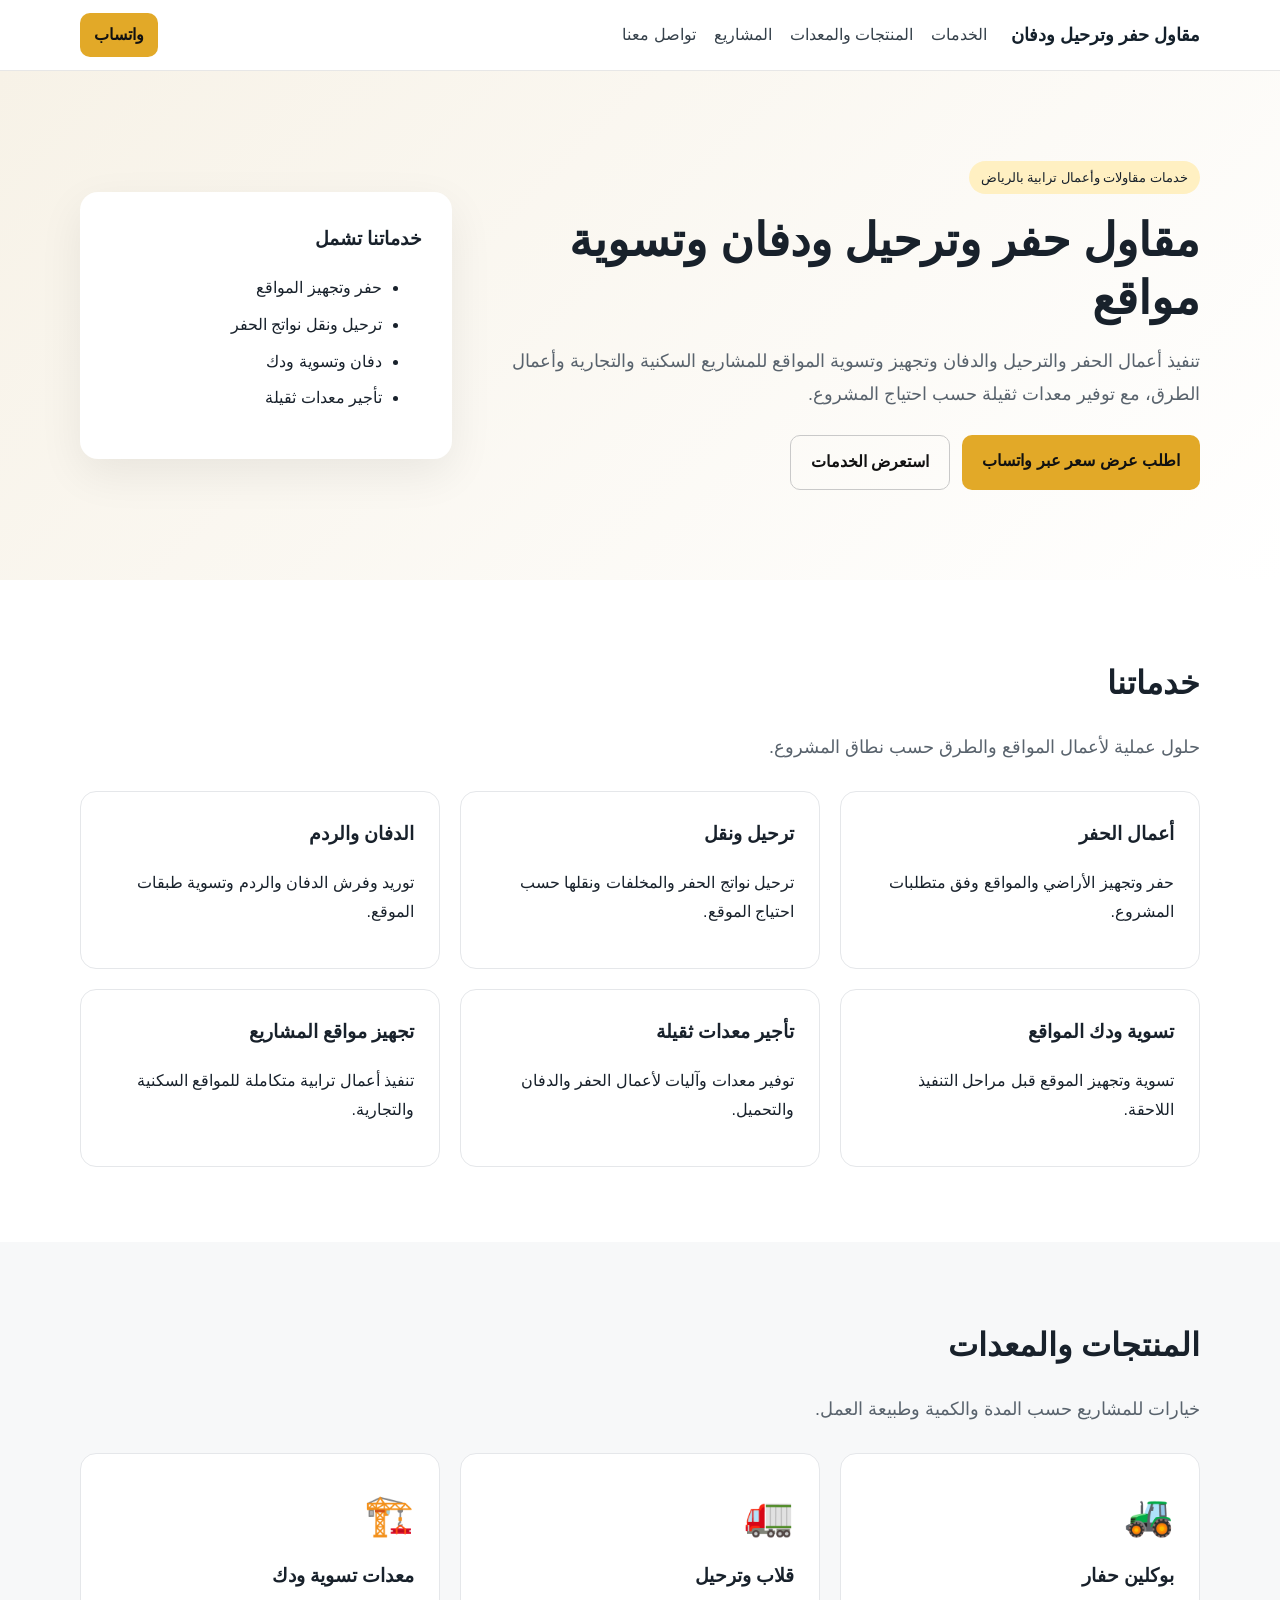
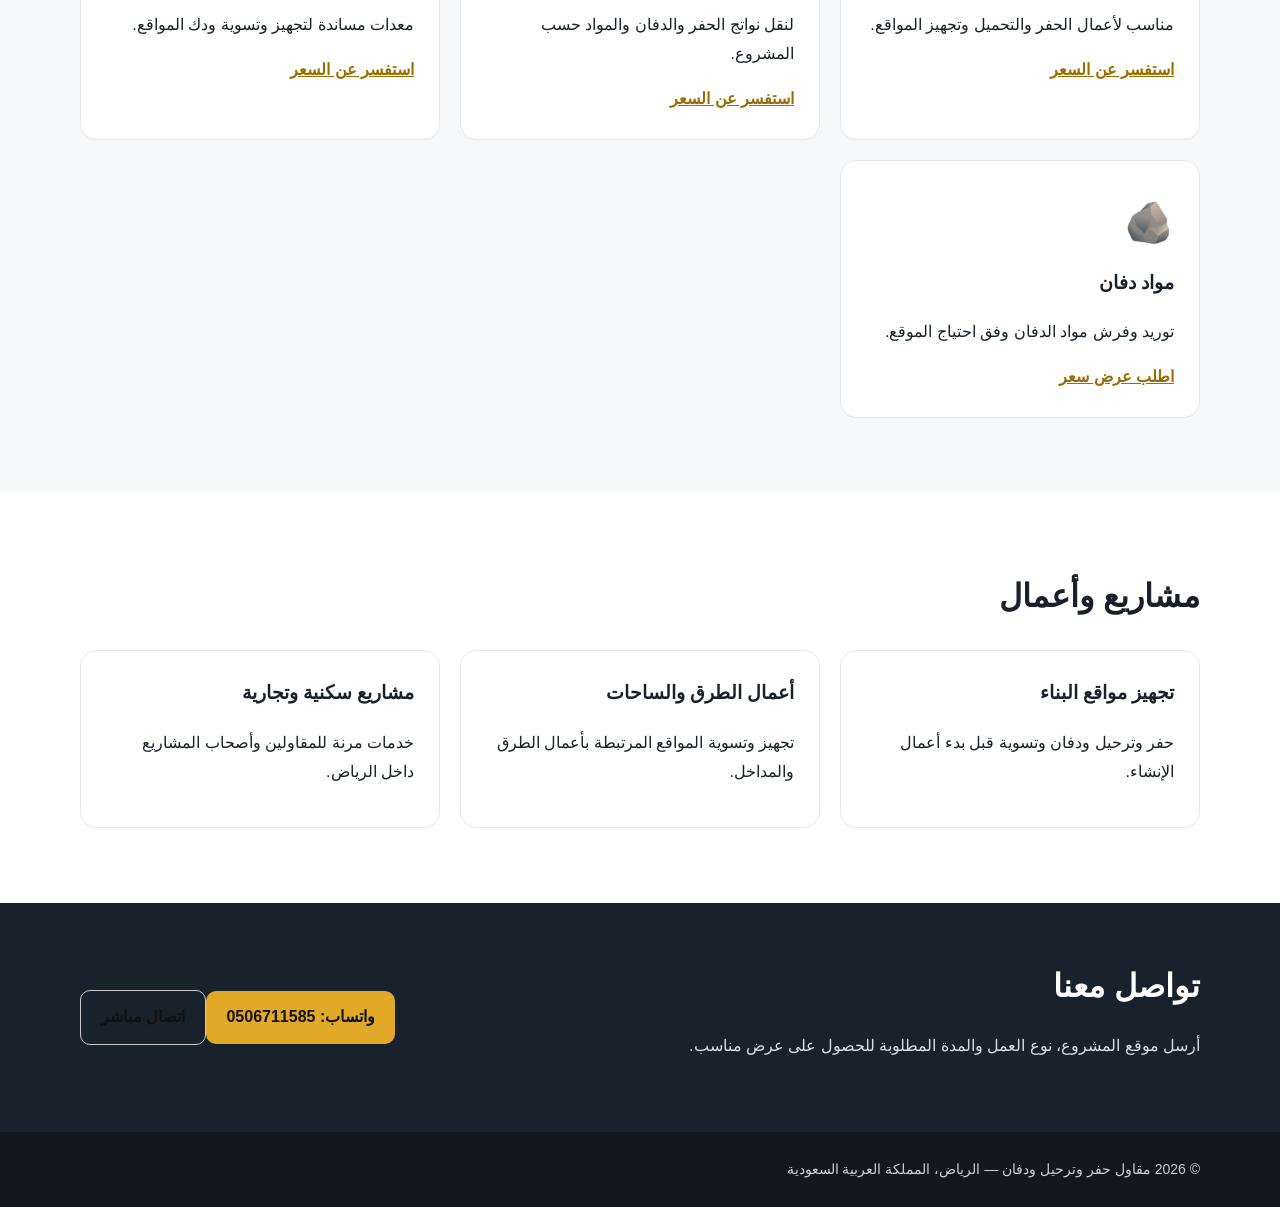
==== index.html @ 4b4400c4 "Add files via upload" ====
<!doctype html>
<html lang="ar" dir="rtl">
<head>
<meta charset="utf-8"><meta name="viewport" content="width=device-width,initial-scale=1">
<meta name="description" content="مقاول حفر وترحيل ودفان بالرياض. خدمات الحفر، الترحيل، الدفان وتسوية المواقع وتأجير المعدات الثقيلة.">
<title>مقاول حفر وترحيل ودفان بالرياض | خدمات ومعدات</title>
<link rel="stylesheet" href="style.css">
</head>
<body>
<header class="top"><div class="wrap nav">
<a class="brand" href="index.html">مقاول حفر وترحيل ودفان</a>
<nav><a href="#services">الخدمات</a><a href="#products">المنتجات والمعدات</a><a href="#projects">المشاريع</a><a href="#contact">تواصل معنا</a></nav>
<a class="btn small" href="https://wa.me/966506711585">واتساب</a>
</div></header>

<main>
<section class="hero"><div class="wrap hero-grid">
<div><span class="badge">خدمات مقاولات وأعمال ترابية بالرياض</span>
<h1>مقاول حفر وترحيل ودفان وتسوية مواقع</h1>
<p>تنفيذ أعمال الحفر والترحيل والدفان وتجهيز وتسوية المواقع للمشاريع السكنية والتجارية وأعمال الطرق، مع توفير معدات ثقيلة حسب احتياج المشروع.</p>
<div class="actions"><a class="btn" href="https://wa.me/966506711585">اطلب عرض سعر عبر واتساب</a><a class="btn ghost" href="#services">استعرض الخدمات</a></div>
</div>
<div class="hero-card"><h3>خدماتنا تشمل</h3><ul><li>حفر وتجهيز المواقع</li><li>ترحيل ونقل نواتج الحفر</li><li>دفان وتسوية ودك</li><li>تأجير معدات ثقيلة</li></ul></div>
</div></section>

<section id="services" class="section"><div class="wrap"><h2>خدماتنا</h2><p class="lead">حلول عملية لأعمال المواقع والطرق حسب نطاق المشروع.</p>
<div class="cards">
<article><h3>أعمال الحفر</h3><p>حفر وتجهيز الأراضي والمواقع وفق متطلبات المشروع.</p></article>
<article><h3>ترحيل ونقل</h3><p>ترحيل نواتج الحفر والمخلفات ونقلها حسب احتياج الموقع.</p></article>
<article><h3>الدفان والردم</h3><p>توريد وفرش الدفان والردم وتسوية طبقات الموقع.</p></article>
<article><h3>تسوية ودك المواقع</h3><p>تسوية وتجهيز الموقع قبل مراحل التنفيذ اللاحقة.</p></article>
<article><h3>تأجير معدات ثقيلة</h3><p>توفير معدات وآليات لأعمال الحفر والدفان والتحميل.</p></article>
<article><h3>تجهيز مواقع المشاريع</h3><p>تنفيذ أعمال ترابية متكاملة للمواقع السكنية والتجارية.</p></article>
</div></div></section>

<section id="products" class="section alt"><div class="wrap"><h2>المنتجات والمعدات</h2><p class="lead">خيارات للمشاريع حسب المدة والكمية وطبيعة العمل.</p>
<div class="cards products">
<article><div class="icon">🚜</div><h3>بوكلين حفار</h3><p>مناسب لأعمال الحفر والتحميل وتجهيز المواقع.</p><a href="https://wa.me/966506711585?text=أرغب%20بالاستفسار%20عن%20البوكلين">استفسر عن السعر</a></article>
<article><div class="icon">🚛</div><h3>قلاب وترحيل</h3><p>لنقل نواتج الحفر والدفان والمواد حسب المشروع.</p><a href="https://wa.me/966506711585?text=أرغب%20بالاستفسار%20عن%20القلابات">استفسر عن السعر</a></article>
<article><div class="icon">🏗️</div><h3>معدات تسوية ودك</h3><p>معدات مساندة لتجهيز وتسوية ودك المواقع.</p><a href="https://wa.me/966506711585?text=أرغب%20بالاستفسار%20عن%20معدات%20التسوية%20والدك">استفسر عن السعر</a></article>
<article><div class="icon">🪨</div><h3>مواد دفان</h3><p>توريد وفرش مواد الدفان وفق احتياج الموقع.</p><a href="https://wa.me/966506711585?text=أرغب%20بالاستفسار%20عن%20مواد%20الدفان">اطلب عرض سعر</a></article>
</div></div></section>

<section id="projects" class="section"><div class="wrap"><h2>مشاريع وأعمال</h2><div class="project-grid">
<div><h3>تجهيز مواقع البناء</h3><p>حفر وترحيل ودفان وتسوية قبل بدء أعمال الإنشاء.</p></div>
<div><h3>أعمال الطرق والساحات</h3><p>تجهيز وتسوية المواقع المرتبطة بأعمال الطرق والمداخل.</p></div>
<div><h3>مشاريع سكنية وتجارية</h3><p>خدمات مرنة للمقاولين وأصحاب المشاريع داخل الرياض.</p></div>
</div></div></section>

<section id="contact" class="contact"><div class="wrap contact-box"><div><h2>تواصل معنا</h2><p>أرسل موقع المشروع، نوع العمل والمدة المطلوبة للحصول على عرض مناسب.</p></div>
<div class="contact-actions"><a class="btn" href="https://wa.me/966506711585">واتساب: 0506711585</a><a class="btn ghost" href="tel:+966506711585">اتصال مباشر</a></div></div></section>
</main>
<footer><div class="wrap">© 2026 مقاول حفر وترحيل ودفان — الرياض، المملكة العربية السعودية</div></footer>
</body></html>
---- style.css ----
*{box-sizing:border-box}body{margin:0;font-family:Tahoma,Arial,sans-serif;color:#18212b;background:#fff;line-height:1.8}.wrap{width:min(1120px,92%);margin:auto}.top{position:sticky;top:0;z-index:10;background:#fff;border-bottom:1px solid #e7e7e7}.nav{min-height:70px;display:flex;align-items:center;gap:24px}.brand{font-weight:800;color:#14202b;text-decoration:none;font-size:18px}.nav nav{display:flex;gap:18px;flex:1}.nav nav a{color:#35404a;text-decoration:none}.btn{display:inline-block;background:#e2a928;color:#111;text-decoration:none;padding:12px 20px;border-radius:10px;font-weight:800}.btn.small{padding:8px 14px}.btn.ghost{background:transparent;border:1px solid #c9c9c9}.hero{background:linear-gradient(135deg,#f7f2e7,#fff);padding:90px 0}.hero-grid{display:grid;grid-template-columns:1.5fr .8fr;gap:50px;align-items:center}.badge{display:inline-block;background:#fff0c2;padding:5px 12px;border-radius:20px;font-size:13px}h1{font-size:46px;line-height:1.25;margin:18px 0}h2{font-size:32px;margin:0 0 10px}h3{margin-top:0}.hero p,.lead{font-size:18px;color:#59636d}.actions{display:flex;gap:12px;flex-wrap:wrap;margin-top:25px}.hero-card{background:#fff;padding:30px;border-radius:18px;box-shadow:0 15px 45px #00000012}.hero-card li{margin:8px 0}.section{padding:75px 0}.alt{background:#f7f8f9}.cards{display:grid;grid-template-columns:repeat(3,1fr);gap:20px;margin-top:28px}.cards article,.project-grid>div{border:1px solid #e5e7ea;border-radius:16px;padding:25px;background:#fff}.products article{transition:.2s}.products article:hover{transform:translateY(-3px)}.products a{color:#9a6d00;font-weight:800}.icon{font-size:40px;margin-bottom:8px}.project-grid{display:grid;grid-template-columns:repeat(3,1fr);gap:20px;margin-top:25px}.contact{background:#17222d;color:#fff;padding:55px 0}.contact-box{display:flex;justify-content:space-between;align-items:center;gap:30px}.contact p{color:#d8dee3}.page-head{background:#f7f2e7;padding:55px 0}.page-head h1{font-size:38px}footer{background:#101820;color:#cbd1d6;padding:25px 0;font-size:14px}@media(max-width:800px){.nav nav{display:none}.hero-grid,.cards,.project-grid{grid-template-columns:1fr}h1{font-size:34px}.hero{padding:55px 0}.section{padding:55px 0}.contact-box{flex-direction:column;align-items:flex-start}}
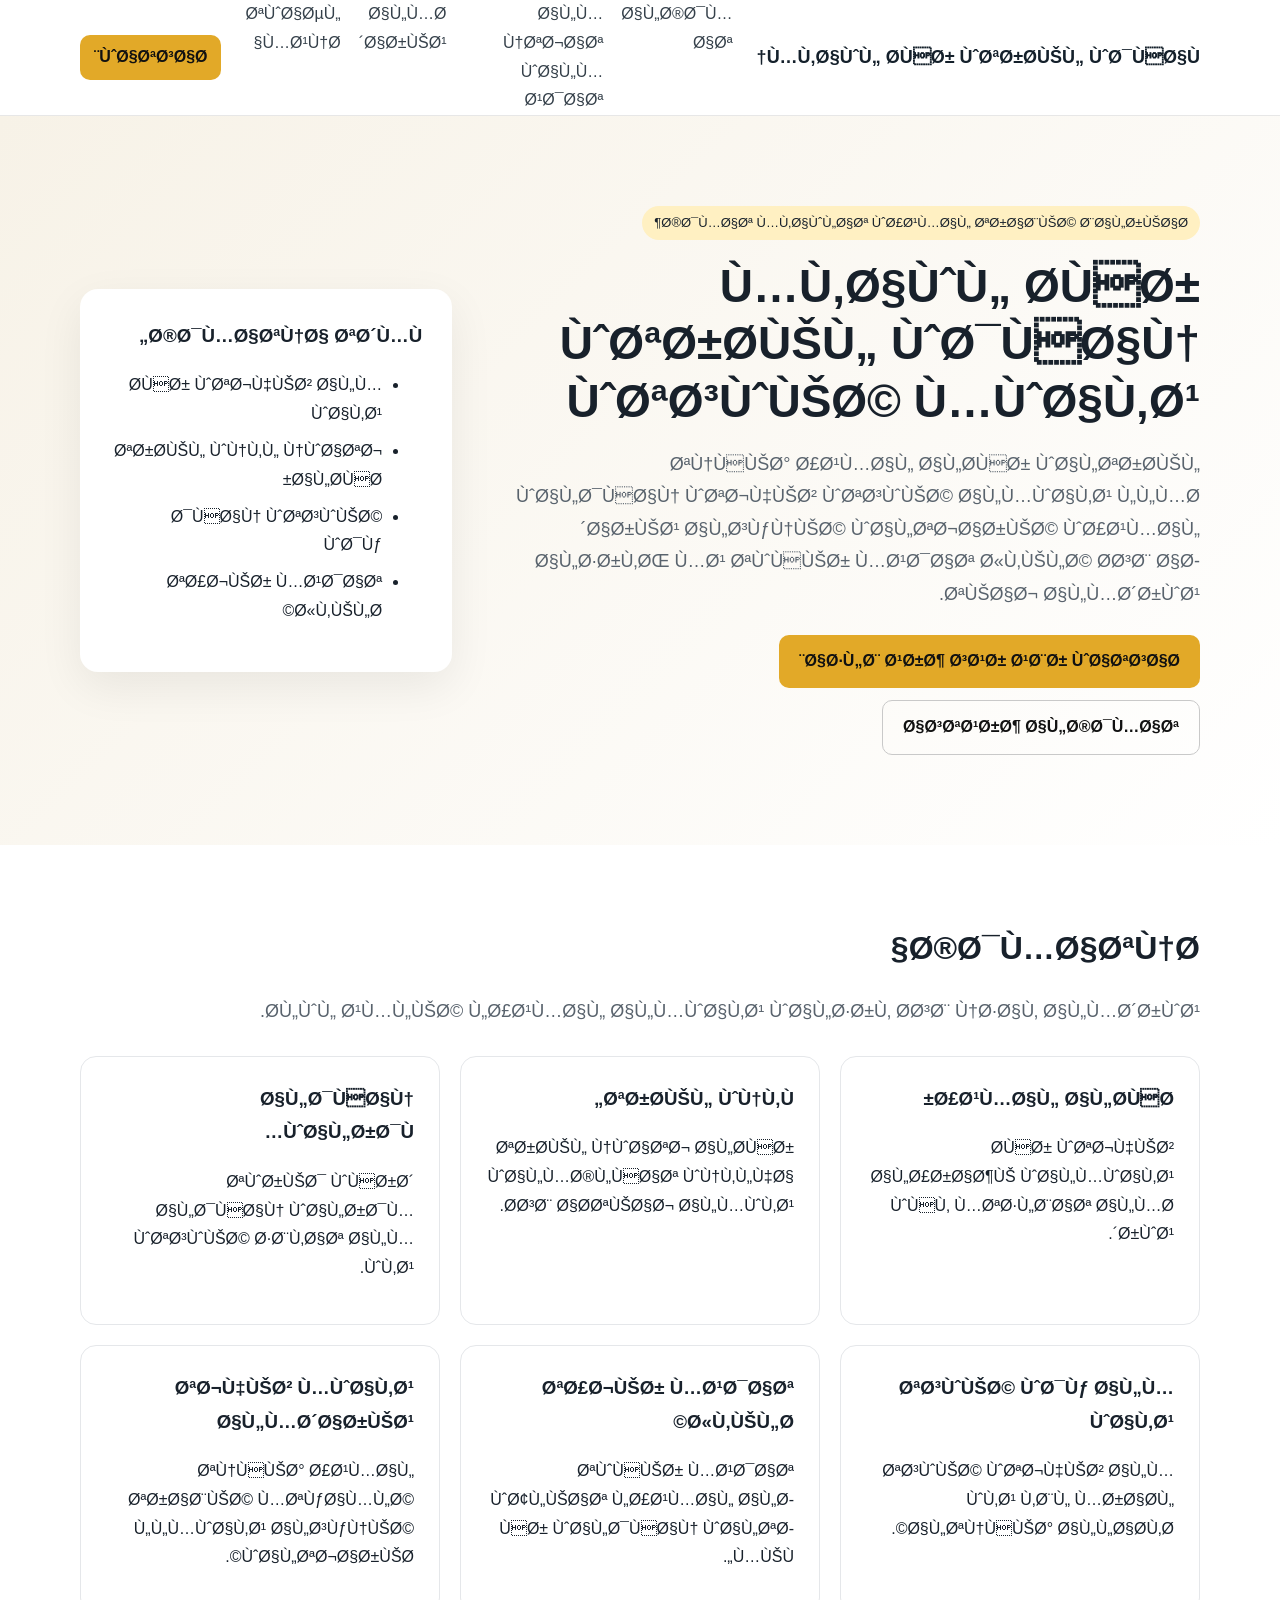
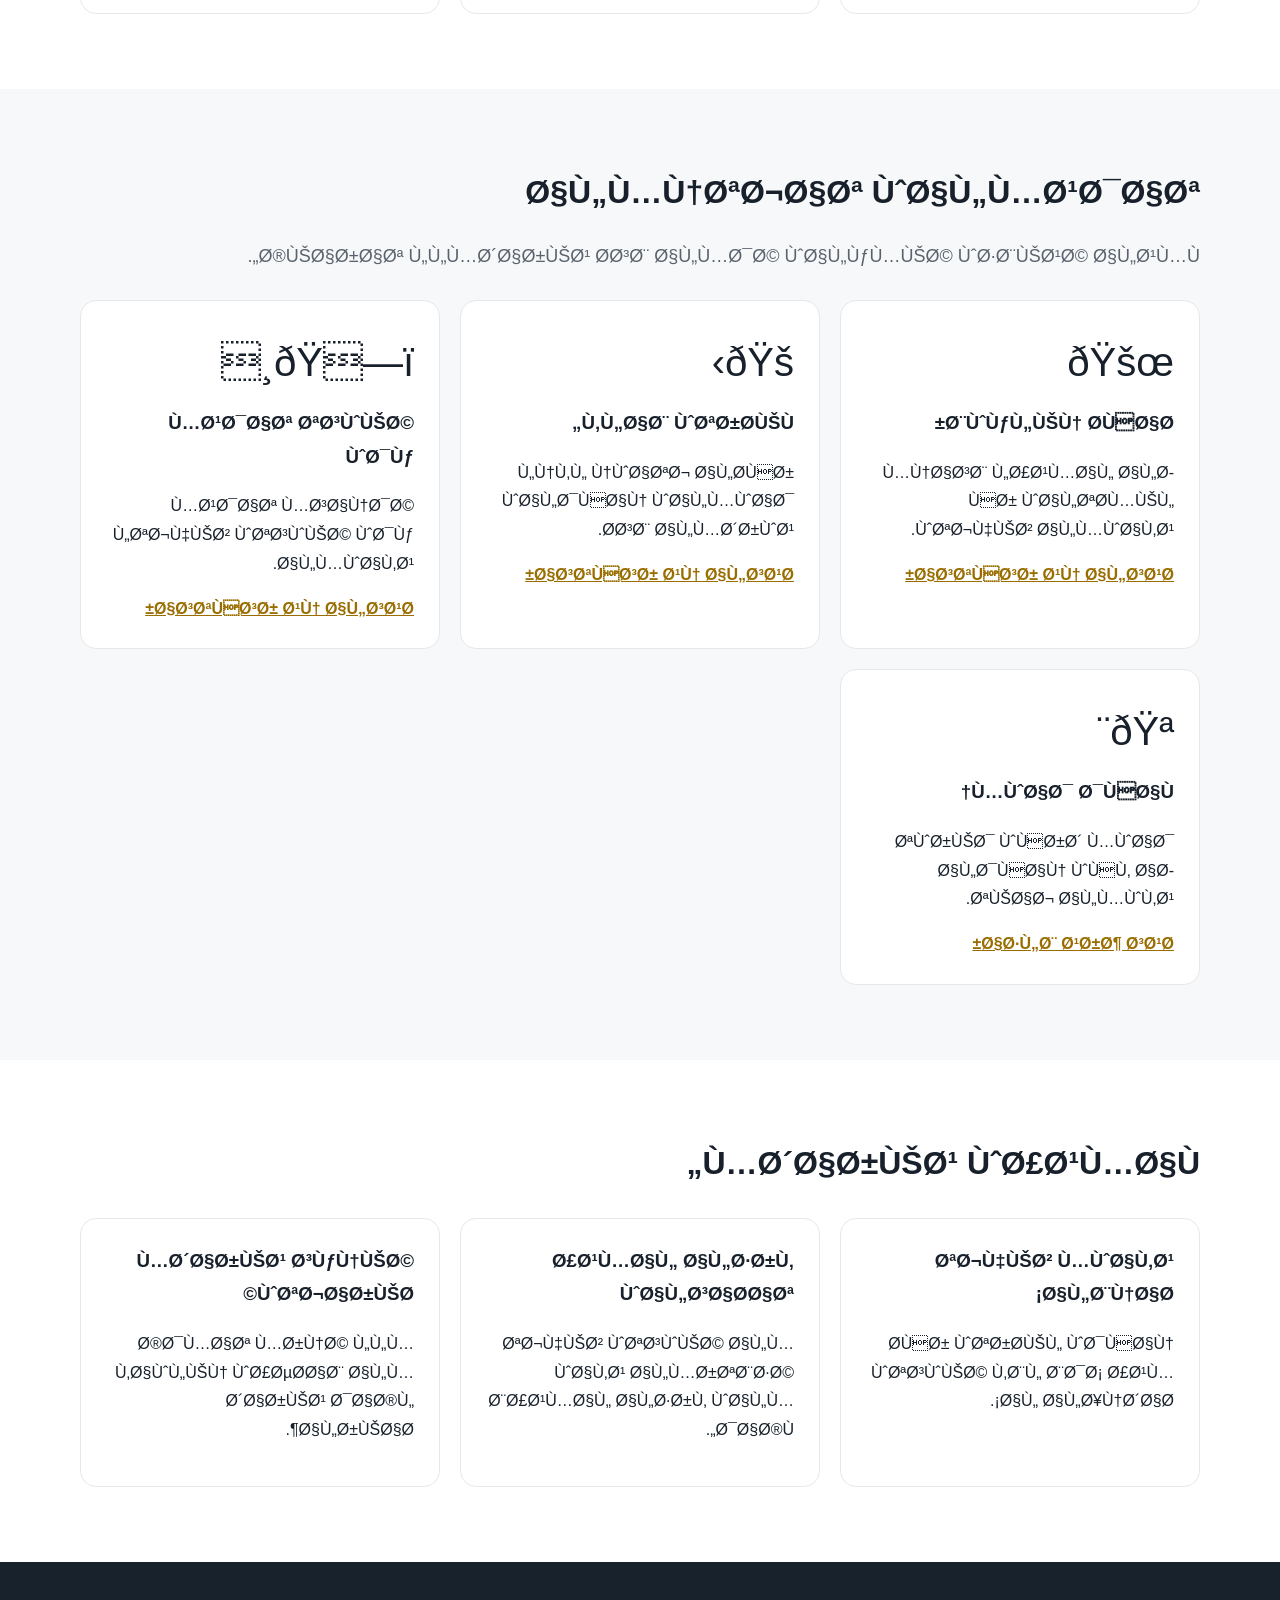
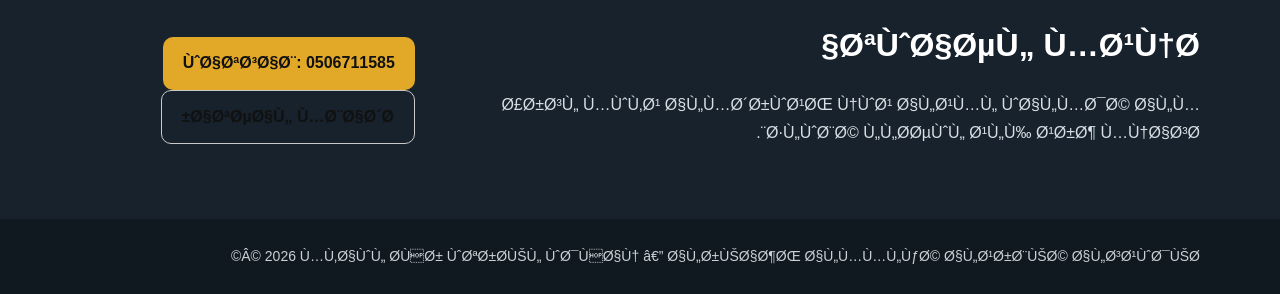
==== commit 50de7ccc: "Integrate Google Analytics and Meta Pixel scripts Added Google Analytics and Meta Pixel tracking scr" ====
--- a/index.html
+++ b/index.html
@@ -1,5 +1,28 @@
 <!doctype html>
-<html lang="ar" dir="rtl">
+<html lang="ar" dir="rtl"><meta name="google-site-verification" content="HXzgTMPQGBaSAEjXgAmuo8qW6CU1yolK3773bHFjYjY" /><!-- Google Analytics GA4 -->
+<script async src="https://www.googletagmanager.com/gtag/js?id=G-XXXXXXX"></script>
+<script>
+  window.dataLayer = window.dataLayer || [];
+  function gtag(){dataLayer.push(arguments);}
+  gtag('js', new Date());
+  gtag('config', 'G-XXXXXXX');
+</script>
+
+<!-- Meta Pixel -->
+<script>
+!function(f,b,e,v,n,t,s){if(f.fbq)return;n=f.fbq=function(){n.callMethod?
+n.callMethod.apply(n,arguments):n.queue.push(arguments)};
+if(!f._fbq)f._fbq=n;n.push=n;n.loaded=!0;n.version='2.0';
+n.queue=[];t=b.createElement(e);t.async=!0;
+t.src=v;s=b.getElementsByTagName(e)[0];
+s.parentNode.insertBefore(t,s)}(window, document,'script',
+'https://connect.facebook.net/en_US/fbevents.js');
+fbq('init', '123456789012345');
+fbq('track', 'PageView');
+</script>
+<noscript><img height="1" width="1" style="display:none"
+src="https://www.facebook.com/tr?id=123456789012345&ev=PageView&noscript=1"
+/></noscript>
 <head>
 <meta charset="utf-8"><meta name="viewport" content="width=device-width,initial-scale=1">
 <meta name="description" content="مقاول حفر وترحيل ودفان بالرياض. خدمات الحفر، الترحيل، الدفان وتسوية المواقع وتأجير المعدات الثقيلة.">
@@ -51,4 +74,4 @@
 <div class="contact-actions"><a class="btn" href="https://wa.me/966506711585">واتساب: 0506711585</a><a class="btn ghost" href="tel:+966506711585">اتصال مباشر</a></div></div></section>
 </main>
 <footer><div class="wrap">© 2026 مقاول حفر وترحيل ودفان — الرياض، المملكة العربية السعودية</div></footer>
-</body></html>+</body></html>
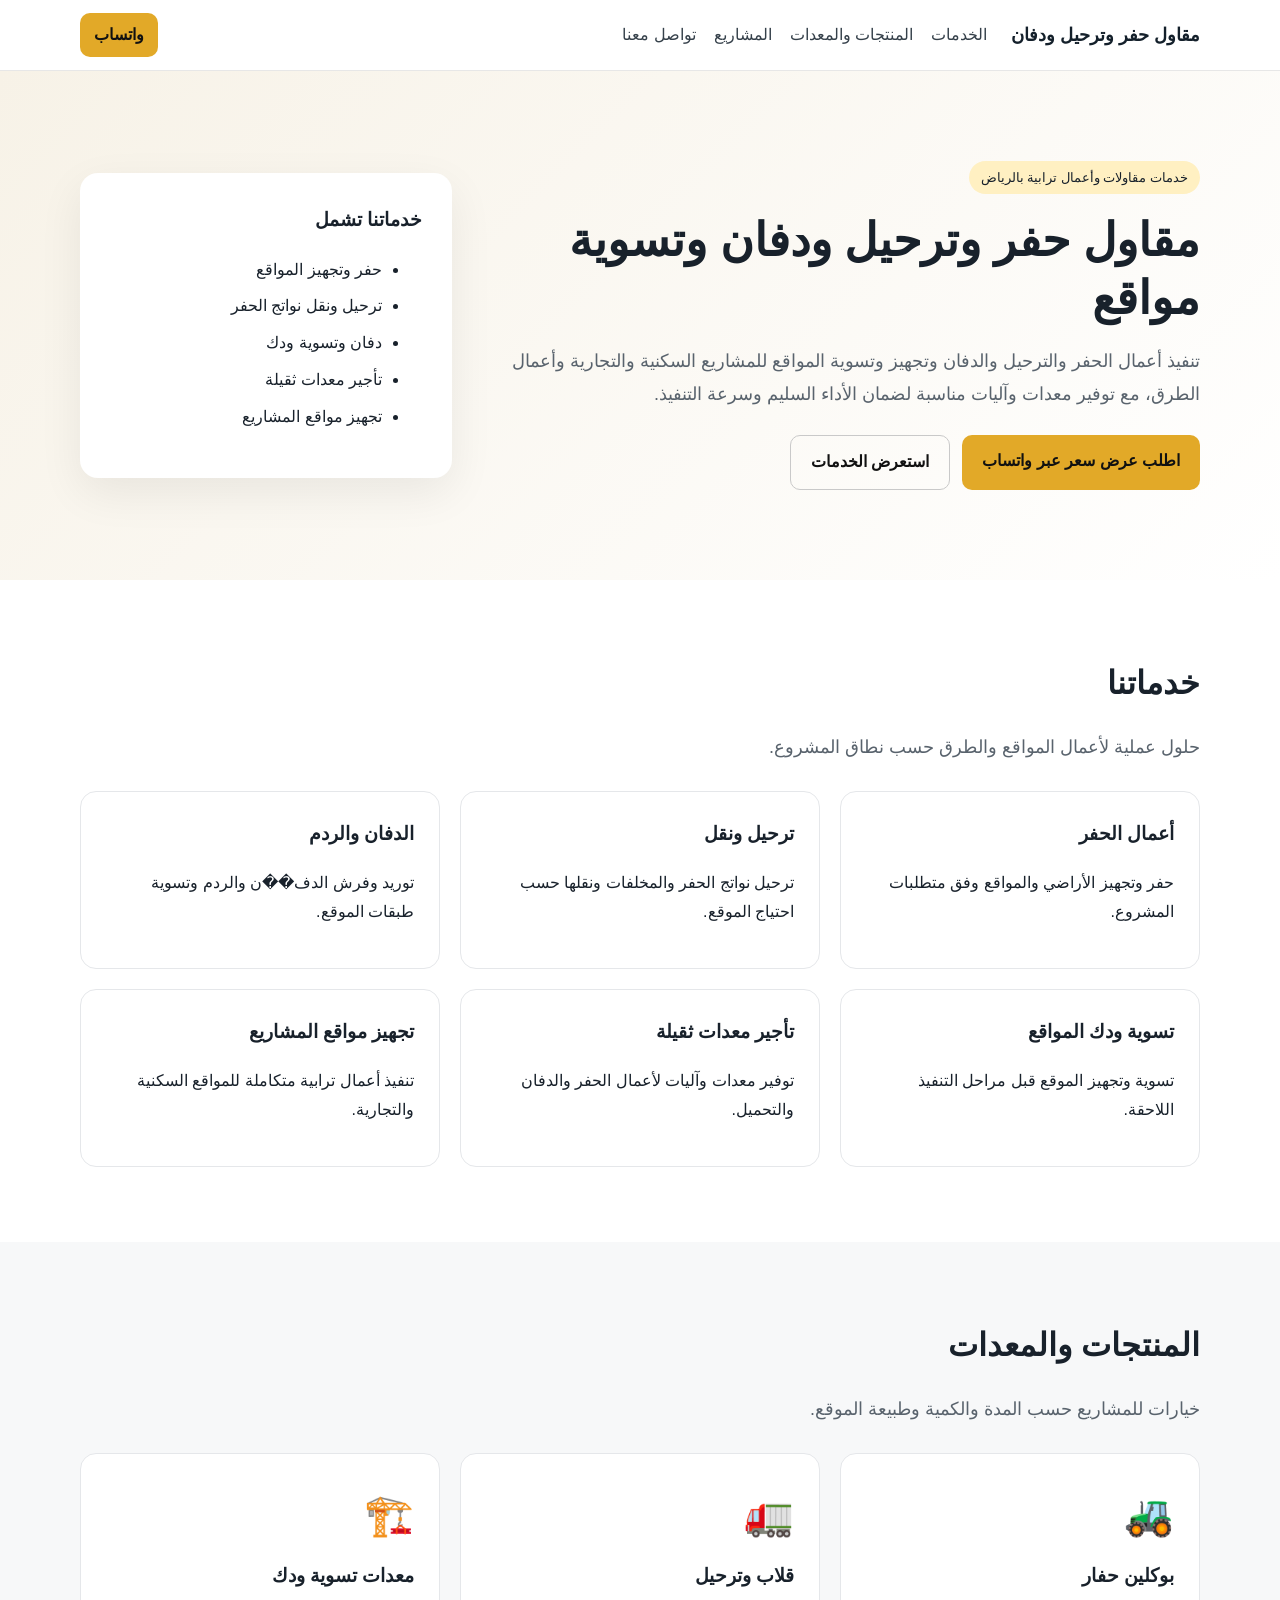
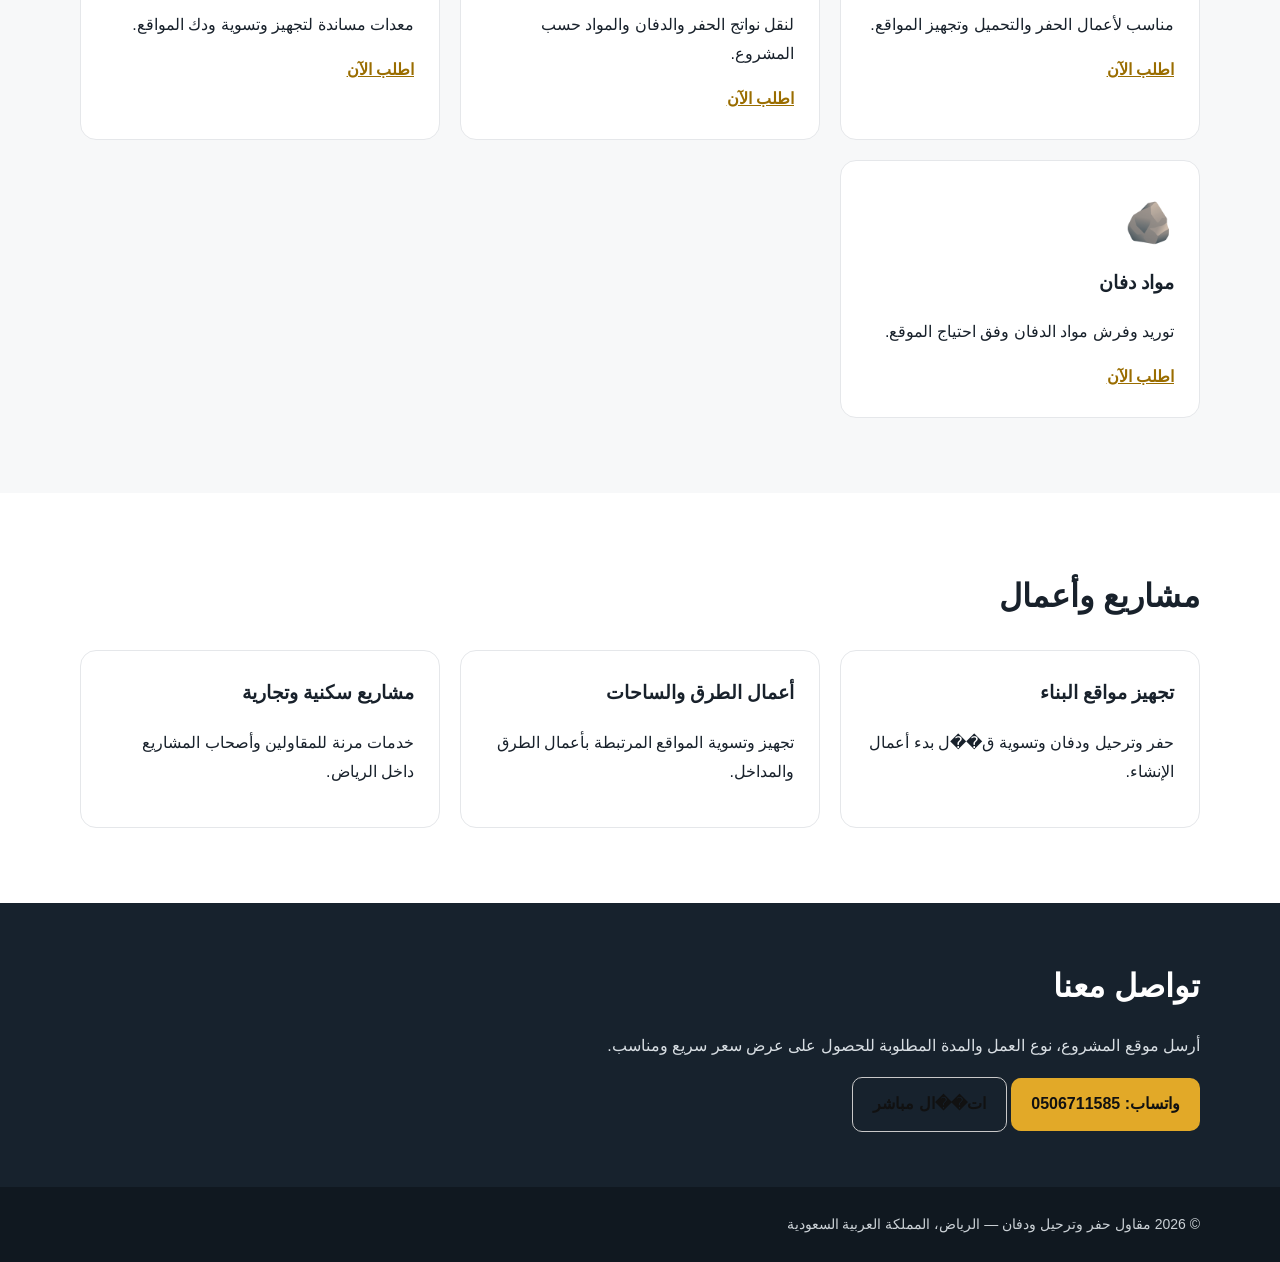
==== commit 30830065: "Fix HTML structure and guard tracking scripts with real IDs placeholders" ====
--- a/index.html
+++ b/index.html
@@ -1,77 +1,191 @@
 <!doctype html>
-<html lang="ar" dir="rtl"><meta name="google-site-verification" content="HXzgTMPQGBaSAEjXgAmuo8qW6CU1yolK3773bHFjYjY" /><!-- Google Analytics GA4 -->
-<script async src="https://www.googletagmanager.com/gtag/js?id=G-XXXXXXX"></script>
-<script>
-  window.dataLayer = window.dataLayer || [];
-  function gtag(){dataLayer.push(arguments);}
-  gtag('js', new Date());
-  gtag('config', 'G-XXXXXXX');
-</script>
+<html lang="ar" dir="rtl">
+<head>
+  <meta charset="utf-8">
+  <meta name="viewport" content="width=device-width,initial-scale=1">
+  <meta name="google-site-verification" content="HXzgTMPQGBaSAEjXgAmuo8qW6CU1yolK3773bHFjYjY">
+  <meta name="description" content="مقاول حفر وترحيل ودفان بالرياض. خدمات الحفر، الترحيل، الدفان وتسوية المواقع وتأجير المعدات الثقيلة.">
+  <title>مقاول حفر وترحيل ودفان بالرياض | خدمات ومعدات</title>
+  <link rel="stylesheet" href="style.css">
 
-<!-- Meta Pixel -->
-<script>
-!function(f,b,e,v,n,t,s){if(f.fbq)return;n=f.fbq=function(){n.callMethod?
-n.callMethod.apply(n,arguments):n.queue.push(arguments)};
-if(!f._fbq)f._fbq=n;n.push=n;n.loaded=!0;n.version='2.0';
-n.queue=[];t=b.createElement(e);t.async=!0;
-t.src=v;s=b.getElementsByTagName(e)[0];
-s.parentNode.insertBefore(t,s)}(window, document,'script',
-'https://connect.facebook.net/en_US/fbevents.js');
-fbq('init', '123456789012345');
-fbq('track', 'PageView');
-</script>
-<noscript><img height="1" width="1" style="display:none"
-src="https://www.facebook.com/tr?id=123456789012345&ev=PageView&noscript=1"
-/></noscript>
-<head>
-<meta charset="utf-8"><meta name="viewport" content="width=device-width,initial-scale=1">
-<meta name="description" content="مقاول حفر وترحيل ودفان بالرياض. خدمات الحفر، الترحيل، الدفان وتسوية المواقع وتأجير المعدات الثقيلة.">
-<title>مقاول حفر وترحيل ودفان بالرياض | خدمات ومعدات</title>
-<link rel="stylesheet" href="style.css">
+  <!-- Google Analytics GA4 - فقط عند إدخال ID الحقيقي -->
+  <script>
+    window.dataLayer = window.dataLayer || [];
+    function gtag(){ window.dataLayer.push(arguments); }
+    const GA_MEASUREMENT_ID = 'G-XXXXXXXXXX';
+    if (GA_MEASUREMENT_ID && GA_MEASUREMENT_ID !== 'G-XXXXXXXXXX') {
+      const gaScript = document.createElement('script');
+      gaScript.async = true;
+      gaScript.src = 'https://www.googletagmanager.com/gtag/js?id=' + GA_MEASUREMENT_ID;
+      document.head.appendChild(gaScript);
+      gtag('js', new Date());
+      gtag('config', GA_MEASUREMENT_ID);
+    }
+  </script>
+
+  <!-- Meta Pixel - فقط عند إدخال ID الحقيقي -->
+  <script>
+    const FB_PIXEL_ID = 'XXXXXXXXXXXXXXX';
+    if (FB_PIXEL_ID && FB_PIXEL_ID !== 'XXXXXXXXXXXXXXX') {
+      !function(f,b,e,v,n,t,s){if(f.fbq)return;n=f.fbq=function(){n.callMethod?n.callMethod.apply(n,arguments):n.queue.push(arguments)};if(!f._fbq)f._fbq=n;n.push=n;n.loaded=!0;n.version='2.0';n.queue=[];t=b.createElement(e);t.async=!0;t.src=v;s=b.getElementsByTagName(e)[0];s.parentNode.insertBefore(t,s)}(window, document,'script','https://connect.facebook.net/en_US/fbevents.js');
+      fbq('init', FB_PIXEL_ID);
+      fbq('track', 'PageView');
+    }
+  </script>
+
+  <!-- Google Tag Manager - فقط عند إدخال ID الحقيقي -->
+  <script>
+    const GTM_ID = 'GTM-XXXXXXXX';
+    if (GTM_ID && GTM_ID !== 'GTM-XXXXXXXX') {
+      (function(w,d,s,l,i){w[l]=w[l]||[];w[l].push({'gtm.start': new Date().getTime(),event:'gtm.js'});var f=d.getElementsByTagName(s)[0], j=d.createElement(s), dl=l!='dataLayer'?'&l='+l:''; j.async=true; j.src='https://www.googletagmanager.com/gtm.js?id='+i+dl; f.parentNode.insertBefore(j,f);})(window,document,'script','dataLayer',GTM_ID);
+    }
+  </script>
 </head>
 <body>
-<header class="top"><div class="wrap nav">
-<a class="brand" href="index.html">مقاول حفر وترحيل ودفان</a>
-<nav><a href="#services">الخدمات</a><a href="#products">المنتجات والمعدات</a><a href="#projects">المشاريع</a><a href="#contact">تواصل معنا</a></nav>
-<a class="btn small" href="https://wa.me/966506711585">واتساب</a>
-</div></header>
+  <noscript>
+    <iframe src="https://www.googletagmanager.com/ns.html?id=GTM-XXXXXXXX" height="0" width="0" style="display:none;visibility:hidden"></iframe>
+  </noscript>
 
-<main>
-<section class="hero"><div class="wrap hero-grid">
-<div><span class="badge">خدمات مقاولات وأعمال ترابية بالرياض</span>
-<h1>مقاول حفر وترحيل ودفان وتسوية مواقع</h1>
-<p>تنفيذ أعمال الحفر والترحيل والدفان وتجهيز وتسوية المواقع للمشاريع السكنية والتجارية وأعمال الطرق، مع توفير معدات ثقيلة حسب احتياج المشروع.</p>
-<div class="actions"><a class="btn" href="https://wa.me/966506711585">اطلب عرض سعر عبر واتساب</a><a class="btn ghost" href="#services">استعرض الخدمات</a></div>
-</div>
-<div class="hero-card"><h3>خدماتنا تشمل</h3><ul><li>حفر وتجهيز المواقع</li><li>ترحيل ونقل نواتج الحفر</li><li>دفان وتسوية ودك</li><li>تأجير معدات ثقيلة</li></ul></div>
-</div></section>
+  <header class="top">
+    <div class="wrap nav">
+      <a class="brand" href="index.html">مقاول حفر وترحيل ودفان</a>
+      <nav>
+        <a href="#services">الخدمات</a>
+        <a href="#products">المنتجات والمعدات</a>
+        <a href="#projects">المشاريع</a>
+        <a href="#contact">تواصل معنا</a>
+      </nav>
+      <a class="btn small" href="https://wa.me/966506711585">واتساب</a>
+    </div>
+  </header>
 
-<section id="services" class="section"><div class="wrap"><h2>خدماتنا</h2><p class="lead">حلول عملية لأعمال المواقع والطرق حسب نطاق المشروع.</p>
-<div class="cards">
-<article><h3>أعمال الحفر</h3><p>حفر وتجهيز الأراضي والمواقع وفق متطلبات المشروع.</p></article>
-<article><h3>ترحيل ونقل</h3><p>ترحيل نواتج الحفر والمخلفات ونقلها حسب احتياج الموقع.</p></article>
-<article><h3>الدفان والردم</h3><p>توريد وفرش الدفان والردم وتسوية طبقات الموقع.</p></article>
-<article><h3>تسوية ودك المواقع</h3><p>تسوية وتجهيز الموقع قبل مراحل التنفيذ اللاحقة.</p></article>
-<article><h3>تأجير معدات ثقيلة</h3><p>توفير معدات وآليات لأعمال الحفر والدفان والتحميل.</p></article>
-<article><h3>تجهيز مواقع المشاريع</h3><p>تنفيذ أعمال ترابية متكاملة للمواقع السكنية والتجارية.</p></article>
-</div></div></section>
+  <main>
+    <section class="hero">
+      <div class="wrap hero-grid">
+        <div>
+          <span class="badge">خدمات مقاولات وأعمال ترابية بالرياض</span>
+          <h1>مقاول حفر وترحيل ودفان وتسوية مواقع</h1>
+          <p>تنفيذ أعمال الحفر والترحيل والدفان وتجهيز وتسوية المواقع للمشاريع السكنية والتجارية وأعمال الطرق، مع توفير معدات وآليات مناسبة لضمان الأداء السليم وسرعة التنفيذ.</p>
+          <div class="actions">
+            <a class="btn" href="https://wa.me/966506711585">اطلب عرض سعر عبر واتساب</a>
+            <a class="btn ghost" href="#services">استعرض الخدمات</a>
+          </div>
+        </div>
+        <div class="hero-card">
+          <h3>خدماتنا تشمل</h3>
+          <ul>
+            <li>حفر وتجهيز المواقع</li>
+            <li>ترحيل ونقل نواتج الحفر</li>
+            <li>دفان وتسوية ودك</li>
+            <li>تأجير معدات ثقيلة</li>
+            <li>تجهيز مواقع المشاريع</li>
+          </ul>
+        </div>
+      </div>
+    </section>
 
-<section id="products" class="section alt"><div class="wrap"><h2>المنتجات والمعدات</h2><p class="lead">خيارات للمشاريع حسب المدة والكمية وطبيعة العمل.</p>
-<div class="cards products">
-<article><div class="icon">🚜</div><h3>بوكلين حفار</h3><p>مناسب لأعمال الحفر والتحميل وتجهيز المواقع.</p><a href="https://wa.me/966506711585?text=أرغب%20بالاستفسار%20عن%20البوكلين">استفسر عن السعر</a></article>
-<article><div class="icon">🚛</div><h3>قلاب وترحيل</h3><p>لنقل نواتج الحفر والدفان والمواد حسب المشروع.</p><a href="https://wa.me/966506711585?text=أرغب%20بالاستفسار%20عن%20القلابات">استفسر عن السعر</a></article>
-<article><div class="icon">🏗️</div><h3>معدات تسوية ودك</h3><p>معدات مساندة لتجهيز وتسوية ودك المواقع.</p><a href="https://wa.me/966506711585?text=أرغب%20بالاستفسار%20عن%20معدات%20التسوية%20والدك">استفسر عن السعر</a></article>
-<article><div class="icon">🪨</div><h3>مواد دفان</h3><p>توريد وفرش مواد الدفان وفق احتياج الموقع.</p><a href="https://wa.me/966506711585?text=أرغب%20بالاستفسار%20عن%20مواد%20الدفان">اطلب عرض سعر</a></article>
-</div></div></section>
+    <section id="services" class="section">
+      <div class="wrap">
+        <h2>خدماتنا</h2>
+        <p class="lead">حلول عملية لأعمال المواقع والطرق حسب نطاق المشروع.</p>
+        <div class="cards">
+          <article>
+            <h3>أعمال الحفر</h3>
+            <p>حفر وتجهيز الأراضي والمواقع وفق متطلبات المشروع.</p>
+          </article>
+          <article>
+            <h3>ترحيل ونقل</h3>
+            <p>ترحيل نواتج الحفر والمخلفات ونقلها حسب احتياج الموقع.</p>
+          </article>
+          <article>
+            <h3>الدفان والردم</h3>
+            <p>توريد وفرش الدف��ن والردم وتسوية طبقات الموقع.</p>
+          </article>
+          <article>
+            <h3>تسوية ودك المواقع</h3>
+            <p>تسوية وتجهيز الموقع قبل مراحل التنفيذ اللاحقة.</p>
+          </article>
+          <article>
+            <h3>تأجير معدات ثقيلة</h3>
+            <p>توفير معدات وآليات لأعمال الحفر والدفان والتحميل.</p>
+          </article>
+          <article>
+            <h3>تجهيز مواقع المشاريع</h3>
+            <p>تنفيذ أعمال ترابية متكاملة للمواقع السكنية والتجارية.</p>
+          </article>
+        </div>
+      </div>
+    </section>
 
-<section id="projects" class="section"><div class="wrap"><h2>مشاريع وأعمال</h2><div class="project-grid">
-<div><h3>تجهيز مواقع البناء</h3><p>حفر وترحيل ودفان وتسوية قبل بدء أعمال الإنشاء.</p></div>
-<div><h3>أعمال الطرق والساحات</h3><p>تجهيز وتسوية المواقع المرتبطة بأعمال الطرق والمداخل.</p></div>
-<div><h3>مشاريع سكنية وتجارية</h3><p>خدمات مرنة للمقاولين وأصحاب المشاريع داخل الرياض.</p></div>
-</div></div></section>
+    <section id="products" class="section alt">
+      <div class="wrap">
+        <h2>المنتجات والمعدات</h2>
+        <p class="lead">خيارات للمشاريع حسب المدة والكمية وطبيعة الموقع.</p>
+        <div class="cards products">
+          <article>
+            <div class="icon">🚜</div>
+            <h3>بوكلين حفار</h3>
+            <p>مناسب لأعمال الحفر والتحميل وتجهيز المواقع.</p>
+            <a href="https://wa.me/966506711585?text=%D8%A3%D8%B1%D9%8A%D8%AF%20%D8%AD%D8%AC%D8%B2%20%D8%A8%D9%88%D9%83%D9%84%D9%8A%D9%86%20%D9%84%D8%AD%D9%81%D8%A7%D8%B1">اطلب الآن</a>
+          </article>
+          <article>
+            <div class="icon">🚛</div>
+            <h3>قلاب وترحيل</h3>
+            <p>لنقل نواتج الحفر والدفان والمواد حسب المشروع.</p>
+            <a href="https://wa.me/966506711585?text=%D8%A3%D8%B1%D9%8A%D8%AF%20%D8%AD%D8%84%D8%B2%20%D9%82%D9%84%D8%A8%20%D9%88%D8%AA%D8%B1%D8%AD%D9%8A%D9%84">اطلب الآن</a>
+          </article>
+          <article>
+            <div class="icon">🏗️</div>
+            <h3>معدات تسوية ودك</h3>
+            <p>معدات مساندة لتجهيز وتسوية ودك المواقع.</p>
+            <a href="https://wa.me/966506711585?text=%D8%A3%D8%B1%D9%8A%D8%AF%20%D9%85%D9%84%D8%AA%D9%81%D8%A7%D8%AF%D8%A7%D8%AA%20%D9%84%D8%AA%D8%B3%D9%88%D9%8A%D8%A9%20%D9%88%D8%A7%D9%84%D8%AF%D9%83">اطلب الآن</a>
+          </article>
+          <article>
+            <div class="icon">🪨</div>
+            <h3>مواد دفان</h3>
+            <p>توريد وفرش مواد الدفان وفق احتياج الموقع.</p>
+            <a href="https://wa.me/966506711585?text=%D8%A3%D8%B1%D9%8A%D8%AF%20%D8%AA%D9%88%D8%B1%D9%8A%D8%AF%20%D9%85%D9%84%D8%AF%D9%81%D8%A7%D9%86%20%D9%88%D8%A7%D9%84%D9%85%D9%84%D8%8A%D8%A7%D8%AA">اطلب الآن</a>
+          </article>
+        </div>
+      </div>
+    </section>
 
-<section id="contact" class="contact"><div class="wrap contact-box"><div><h2>تواصل معنا</h2><p>أرسل موقع المشروع، نوع العمل والمدة المطلوبة للحصول على عرض مناسب.</p></div>
-<div class="contact-actions"><a class="btn" href="https://wa.me/966506711585">واتساب: 0506711585</a><a class="btn ghost" href="tel:+966506711585">اتصال مباشر</a></div></div></section>
-</main>
-<footer><div class="wrap">© 2026 مقاول حفر وترحيل ودفان — الرياض، المملكة العربية السعودية</div></footer>
-</body></html>
+    <section id="projects" class="section">
+      <div class="wrap">
+        <h2>مشاريع وأعمال</h2>
+        <div class="project-grid">
+          <div>
+            <h3>تجهيز مواقع البناء</h3>
+            <p>حفر وترحيل ودفان وتسوية ق��ل بدء أعمال الإنشاء.</p>
+          </div>
+          <div>
+            <h3>أعمال الطرق والساحات</h3>
+            <p>تجهيز وتسوية المواقع المرتبطة بأعمال الطرق والمداخل.</p>
+          </div>
+          <div>
+            <h3>مشاريع سكنية وتجارية</h3>
+            <p>خدمات مرنة للمقاولين وأصحاب المشاريع داخل الرياض.</p>
+          </div>
+        </div>
+      </div>
+    </section>
+
+    <section id="contact" class="contact">
+      <div class="wrap contact-box">
+        <div>
+          <h2>تواصل معنا</h2>
+          <p>أرسل موقع المشروع، نوع العمل والمدة المطلوبة للحصول على عرض سعر سريع ومناسب.</p>
+          <div class="contact-actions">
+            <a class="btn" href="https://wa.me/966506711585">واتساب: 0506711585</a>
+            <a class="btn ghost" href="tel:+966506711585">ات��ال مباشر</a>
+          </div>
+        </div>
+      </div>
+    </section>
+  </main>
+
+  <footer>
+    <div class="wrap">© 2026 مقاول حفر وترحيل ودفان — الرياض، المملكة العربية السعودية</div>
+  </footer>
+</body>
+</html>
